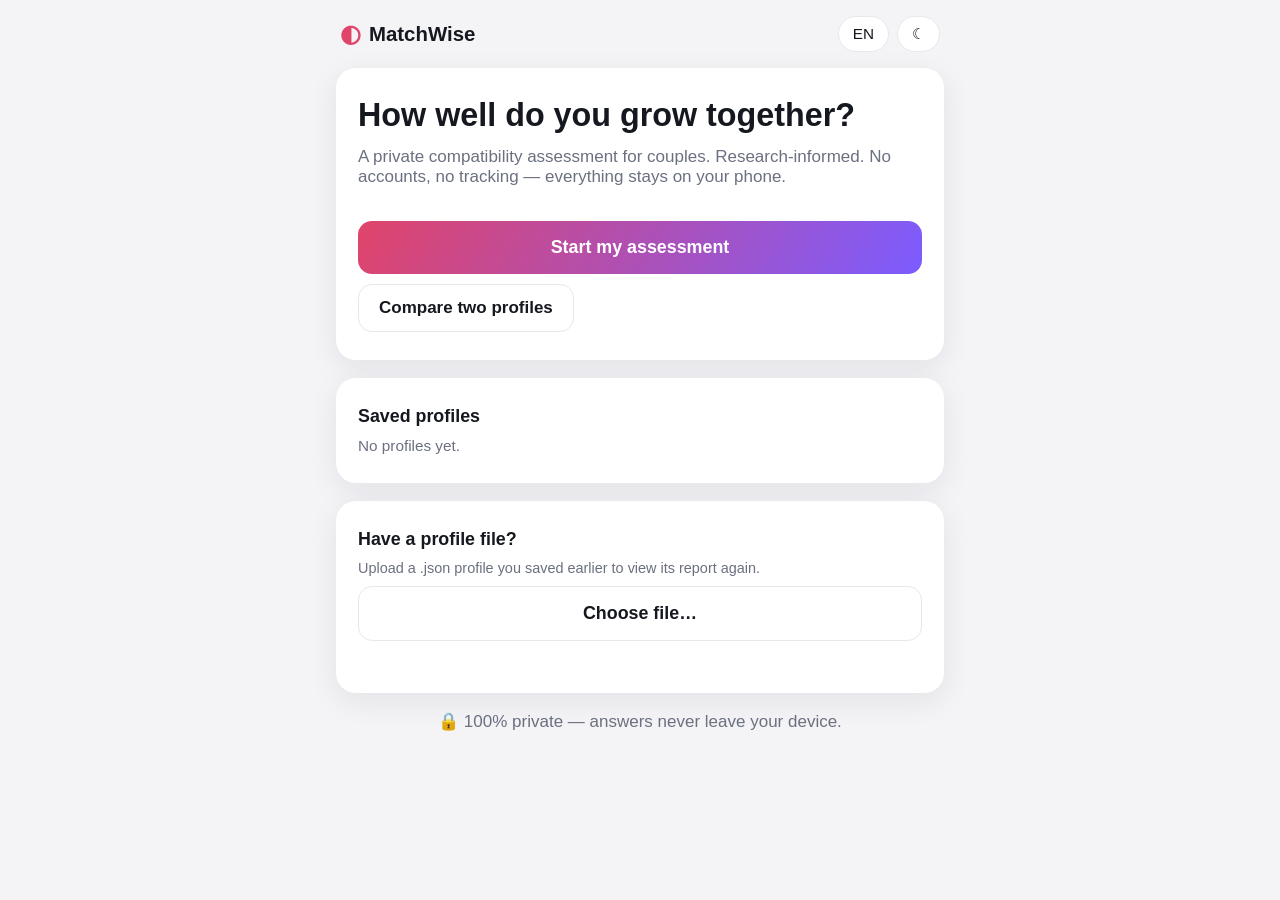
==== index.html @ 68d662ee "Initial MatchWise application" ====
<!DOCTYPE html>
<html lang="en" dir="ltr">
<head>
<meta charset="UTF-8">
<meta name="viewport" content="width=device-width, initial-scale=1, viewport-fit=cover">
<meta name="theme-color" content="#0f1220">
<title>MatchWise — Couple Compatibility</title>
<meta name="description" content="A private, research-informed couple compatibility assessment. Your data never leaves your device.">
<link rel="manifest" href="manifest.json">
<link rel="icon" href="data:image/svg+xml,%3Csvg xmlns='http://www.w3.org/2000/svg' viewBox='0 0 100 100'%3E%3Ctext y='.9em' font-size='90'%3E%F0%9F%92%9E%3C/text%3E%3C/svg%3E">
<link rel="stylesheet" href="style.css">
</head>
<body>
<div id="app">

  <!-- Top bar -->
  <header class="topbar">
    <div class="brand" data-action="go-home">
      <span class="logo">◐</span><span data-i18n="appName">MatchWise</span>
    </div>
    <div class="topbar-actions">
      <button class="chip" id="langBtn" title="Language">EN</button>
      <button class="chip" id="themeBtn" title="Theme">☾</button>
    </div>
  </header>

  <!-- HOME -->
  <section class="screen active" id="screen-home">
    <div class="hero card">
      <h1 data-i18n="heroTitle">How well do you grow together?</h1>
      <p class="muted" data-i18n="heroSub">A private compatibility assessment for couples. Research-informed. No accounts, no tracking — everything stays on your phone.</p>
      <button class="btn primary big" data-action="start" data-i18n="startBtn">Start my assessment</button>
      <button class="btn ghost" data-action="go-compare" data-i18n="compareBtn">Compare two profiles</button>
    </div>
    <div class="card" id="savedProfilesCard">
      <h3 data-i18n="savedProfiles">Saved profiles</h3>
      <div id="profileList" class="profile-list"></div>
    </div>
    <div class="card">
      <h3 data-i18n="uploadTitle">Have a profile file?</h3>
      <p class="muted small" data-i18n="uploadNote">Upload a .json profile you saved earlier to view its report again.</p>
      <input type="file" id="fileInput" accept=".json,application/json" hidden>
      <button class="btn ghost big" id="uploadBtn" data-i18n="uploadBtn">Choose file…</button>
      <p id="fileMsg" class="error small"></p>
    </div>
    <p class="privacy muted" data-i18n="privacyNote">🔒 100% private — answers never leave your device.</p>
  </section>

  <!-- NAME -->
  <section class="screen" id="screen-name">
    <div class="card">
      <h2 data-i18n="whoTitle">Who is taking the assessment?</h2>
      <input type="text" id="nameInput" maxlength="30" data-i18n-ph="namePh" placeholder="Your first name">
      <p class="muted small" data-i18n="whoNote">Answer honestly, not ideally. There are no right answers — inconsistent answers lower your result's confidence.</p>
      <button class="btn primary big" data-action="begin-quiz" data-i18n="beginBtn">Begin</button>
    </div>
  </section>

  <!-- QUIZ -->
  <section class="screen" id="screen-quiz">
    <div class="progress-wrap">
      <div class="progress-bar"><div id="progressFill"></div></div>
      <span id="progressText" class="muted small"></span>
    </div>
    <div class="card question-card" id="questionCard"></div>
    <div class="quiz-nav">
      <button class="btn ghost" id="backBtn" data-i18n="backBtn">Back</button>
    </div>
  </section>

  <!-- PROFILE DONE -->
  <section class="screen" id="screen-done">
    <div class="card center">
      <div class="big-emoji">✅</div>
      <h2 data-i18n="doneTitle">Profile created</h2>
      <p class="muted" data-i18n="doneSub">Share this code with your partner, or paste theirs to see your compatibility report.</p>
      <textarea id="shareCode" readonly rows="4"></textarea>
      <div class="row">
        <button class="btn primary" id="copyBtn" data-i18n="copyBtn">Copy code</button>
        <button class="btn ghost" id="shareBtn" data-i18n="shareBtn">Share…</button>
      </div>
      <button class="btn ghost big" id="downloadBtn" data-i18n="downloadBtn">Download my profile file</button>
      <button class="btn primary big" data-action="go-compare" data-i18n="toCompareBtn">Compare now</button>
    </div>
  </section>

  <!-- COMPARE -->
  <section class="screen" id="screen-compare">
    <div class="card">
      <h2 data-i18n="compareTitle">Compare two profiles</h2>
      <div class="compare-slot">
        <label data-i18n="personA">Person A</label>
        <select id="selectA"></select>
      </div>
      <div class="compare-slot">
        <label data-i18n="personB">Person B</label>
        <select id="selectB"></select>
      </div>
      <details class="paste-box">
        <summary data-i18n="pasteSummary">Paste a partner's share code</summary>
        <textarea id="importCode" rows="4" data-i18n-ph="pastePh" placeholder="Paste code here"></textarea>
        <button class="btn ghost" id="importBtn" data-i18n="importBtn">Import profile</button>
      </details>
      <button class="btn primary big" id="generateBtn" data-i18n="generateBtn">Generate report</button>
      <p id="compareError" class="error small"></p>
    </div>
  </section>

  <!-- REPORT -->
  <section class="screen" id="screen-solo">
    <div id="soloRoot"></div>
    <div class="row no-print">
      <button class="btn primary" onclick="window.print()" data-i18n="printBtn">Print / Save PDF</button>
      <button class="btn ghost" id="soloDownloadBtn" data-i18n="downloadBtn">Download my profile file</button>
      <button class="btn ghost" data-action="go-home" data-i18n="homeBtn">Home</button>
    </div>
  </section>

  <section class="screen" id="screen-report">
    <div id="reportRoot"></div>
    <div class="row no-print">
      <button class="btn primary" onclick="window.print()" data-i18n="printBtn">Print / Save PDF</button>
      <button class="btn ghost" data-action="go-home" data-i18n="homeBtn">Home</button>
    </div>
  </section>

</div>
<script type="module" src="js/app.js"></script>
</body>
</html>
---- style.css ----
/* MatchWise — premium minimal UI */
:root{
  --bg:#f4f4f7; --card:#ffffff; --text:#16181f; --muted:#6b7080;
  --accent:#e0446a; --accent2:#7c5cff; --line:#e7e7ee;
  --ok:#1fa971; --warn:#e09a1f; --bad:#d84343;
  --radius:20px; --shadow:0 8px 30px rgba(20,20,40,.08);
  font-size:17px;
}
[data-theme="dark"]{
  --bg:#0f1220; --card:#191d30; --text:#eef0f8; --muted:#9aa0b5;
  --line:#2a2f47; --shadow:0 8px 30px rgba(0,0,0,.35);
}
*{box-sizing:border-box;margin:0;padding:0}
html{-webkit-text-size-adjust:100%}
body{
  background:var(--bg); color:var(--text);
  font-family:-apple-system,BlinkMacSystemFont,"Segoe UI",Roboto,"Noto Sans Arabic",sans-serif;
  min-height:100vh; transition:background .3s,color .3s;
}
#app{max-width:640px;margin:0 auto;padding:0 16px 48px}

/* Topbar */
.topbar{display:flex;justify-content:space-between;align-items:center;padding:16px 4px}
.brand{font-weight:700;font-size:1.2rem;display:flex;gap:8px;align-items:center;cursor:pointer}
.logo{color:var(--accent);font-size:1.4rem}
.topbar-actions{display:flex;gap:8px}
.chip{
  border:1px solid var(--line);background:var(--card);color:var(--text);
  border-radius:99px;padding:8px 14px;font-size:.9rem;cursor:pointer;transition:.2s;
}
.chip:active{transform:scale(.94)}

/* Screens */
.screen{display:none;animation:fadeUp .35s ease}
.screen.active{display:block}
@keyframes fadeUp{from{opacity:0;transform:translateY(12px)}to{opacity:1;transform:none}}

/* Cards */
.card{
  background:var(--card);border-radius:var(--radius);box-shadow:var(--shadow);
  padding:28px 22px;margin-bottom:18px;
}
.card.center{text-align:center}
.hero h1{font-size:1.9rem;line-height:1.2;margin-bottom:12px}
.hero p{margin-bottom:24px}
.big-emoji{font-size:3rem;margin-bottom:8px}
h2{font-size:1.4rem;margin-bottom:10px}
h3{font-size:1.05rem;margin-bottom:10px}
.muted{color:var(--muted)}
.small{font-size:.85rem}
.error{color:var(--bad);margin-top:10px;min-height:1em}
.row{display:flex;gap:10px;justify-content:center;margin:14px 0;flex-wrap:wrap}
.privacy{text-align:center;margin-top:8px}

/* Buttons */
.btn{
  border:none;border-radius:14px;padding:13px 20px;font-size:1rem;font-weight:600;
  cursor:pointer;transition:.18s;display:inline-block;
}
.btn.big{width:100%;padding:16px;margin-top:10px;font-size:1.05rem}
.btn.primary{background:linear-gradient(120deg,var(--accent),var(--accent2));color:#fff}
.btn.primary:active{transform:scale(.97);filter:brightness(1.1)}
.btn.ghost{background:transparent;border:1px solid var(--line);color:var(--text);margin-top:10px}

/* Inputs */
input[type=text],textarea,select{
  width:100%;border:1px solid var(--line);border-radius:14px;background:var(--bg);
  color:var(--text);padding:14px;font-size:1rem;margin:10px 0;font-family:inherit;
}
textarea{resize:none;font-size:.8rem;word-break:break-all}
select{appearance:none}
label{font-weight:600;font-size:.9rem}
.compare-slot{margin-bottom:8px}
.paste-box{margin:14px 0}
.paste-box summary{cursor:pointer;color:var(--accent2);font-weight:600}

/* Progress */
.progress-wrap{display:flex;align-items:center;gap:12px;margin:6px 2px 16px}
.progress-bar{flex:1;height:8px;border-radius:99px;background:var(--line);overflow:hidden}
#progressFill{height:100%;width:0;border-radius:99px;background:linear-gradient(90deg,var(--accent),var(--accent2));transition:width .35s ease}

/* Question */
.question-card{min-height:300px}
.q-cat{font-size:.78rem;letter-spacing:.08em;text-transform:uppercase;color:var(--accent2);font-weight:700;margin-bottom:10px}
.q-text{font-size:1.25rem;line-height:1.4;margin-bottom:22px;font-weight:600}
.likert{display:flex;flex-direction:column;gap:8px}
.likert-scale{display:flex;justify-content:space-between;gap:6px}
.likert-dot{
  flex:1;aspect-ratio:1;max-width:52px;border-radius:50%;border:2px solid var(--line);
  background:var(--card);cursor:pointer;font-weight:700;color:var(--muted);transition:.15s;
}
.likert-dot:hover{border-color:var(--accent)}
.likert-dot.sel{background:var(--accent);border-color:var(--accent);color:#fff;transform:scale(1.08)}
.likert-labels{display:flex;justify-content:space-between;font-size:.78rem;color:var(--muted);margin-top:6px}
.opt{
  display:block;width:100%;text-align:start;border:1.5px solid var(--line);background:var(--card);
  color:var(--text);border-radius:14px;padding:14px;margin-bottom:10px;font-size:.98rem;
  cursor:pointer;transition:.15s;line-height:1.35;font-family:inherit;
}
.opt:hover{border-color:var(--accent2)}
.opt.sel{border-color:var(--accent);background:color-mix(in srgb,var(--accent) 10%,var(--card))}
.quiz-nav{display:flex;justify-content:flex-start}

/* Profiles list */
.profile-list{display:flex;flex-direction:column;gap:8px}
.profile-item{
  display:flex;justify-content:space-between;align-items:center;
  border:1px solid var(--line);border-radius:14px;padding:10px 14px;font-size:.95rem;
}
.profile-item .del{background:none;border:none;color:var(--bad);cursor:pointer;font-size:1rem}
.profile-empty{color:var(--muted);font-size:.9rem}
.item-actions{display:flex;align-items:center;gap:4px;flex-shrink:0}
.mini{
  border:1px solid var(--line);background:transparent;color:var(--text);
  border-radius:99px;padding:5px 11px;font-size:.8rem;cursor:pointer;
  font-family:inherit;transition:.15s;
}
.mini:hover{border-color:var(--accent2);color:var(--accent2)}
.mini:active{transform:scale(.94)}

/* Solo preview */
.lean-block{margin-bottom:16px}
.lean-head{display:flex;justify-content:space-between;font-size:.92rem;margin-bottom:6px}
.lean-ends{display:flex;justify-content:space-between;font-size:.75rem;color:var(--muted);margin-top:5px}
.ans-summary{cursor:pointer;font-weight:600;color:var(--accent2);font-size:.95rem}
.answer-list{list-style:none;margin-top:14px}
.answer-list li{
  display:flex;justify-content:space-between;gap:14px;align-items:baseline;
  padding:10px 0;border-bottom:1px solid var(--line);font-size:.88rem;line-height:1.4;
}
.answer-list li:last-child{border:none}
.ans-q{flex:1;color:var(--muted)}
.ans-v{flex:0 0 38%;text-align:end;font-weight:600}

/* Report */
.report-section{margin-bottom:18px}
.score-hero{text-align:center;padding:34px 20px}
.score-num{font-size:3.4rem;font-weight:800;background:linear-gradient(120deg,var(--accent),var(--accent2));-webkit-background-clip:text;background-clip:text;color:transparent}
.badge{display:inline-block;border-radius:99px;padding:5px 14px;font-size:.82rem;font-weight:700;margin-top:8px}
.badge.ok{background:color-mix(in srgb,var(--ok) 15%,transparent);color:var(--ok)}
.badge.warn{background:color-mix(in srgb,var(--warn) 15%,transparent);color:var(--warn)}
.badge.bad{background:color-mix(in srgb,var(--bad) 15%,transparent);color:var(--bad)}
.cat-row{display:flex;align-items:center;gap:10px;margin-bottom:10px}
.cat-name{flex:0 0 42%;font-size:.9rem}
.cat-bar{flex:1;height:10px;border-radius:99px;background:var(--line);overflow:hidden}
.cat-bar i{display:block;height:100%;border-radius:99px;background:linear-gradient(90deg,var(--accent),var(--accent2))}
.cat-val{width:42px;text-align:end;font-size:.85rem;font-weight:700}
.alert{
  border-inline-start:4px solid var(--bad);background:color-mix(in srgb,var(--bad) 8%,var(--card));
  border-radius:12px;padding:12px 14px;margin-bottom:10px;font-size:.92rem;
}
.tip{
  border-inline-start:4px solid var(--accent2);background:color-mix(in srgb,var(--accent2) 8%,var(--card));
  border-radius:12px;padding:12px 14px;margin-bottom:10px;font-size:.92rem;
}
ul.clean{list-style:none}
ul.clean li{padding:8px 0;border-bottom:1px solid var(--line);font-size:.93rem;line-height:1.45}
ul.clean li:last-child{border:none}
.radar-wrap{display:flex;justify-content:center;margin:10px 0}
.legend{display:flex;gap:18px;justify-content:center;font-size:.85rem;margin-top:6px}
.legend b{display:inline-block;width:10px;height:10px;border-radius:3px;margin-inline-end:5px}
.disclaimer{font-size:.8rem;color:var(--muted);line-height:1.5;margin-top:12px}

/* RTL */
[dir="rtl"] body{font-family:"Noto Sans Arabic","Segoe UI",Tahoma,sans-serif}

/* Print */
@media print{
  .topbar,.no-print{display:none!important}
  body{background:#fff;color:#000}
  .card{box-shadow:none;border:1px solid #ddd;break-inside:avoid}
  #app{max-width:100%}
  /* always print the full answer appendix, even if collapsed on screen */
  details .answer-list{display:block!important}
  details>summary{list-style:none}
}
@media(max-width:400px){
  .hero h1{font-size:1.55rem}
  .q-text{font-size:1.1rem}
}
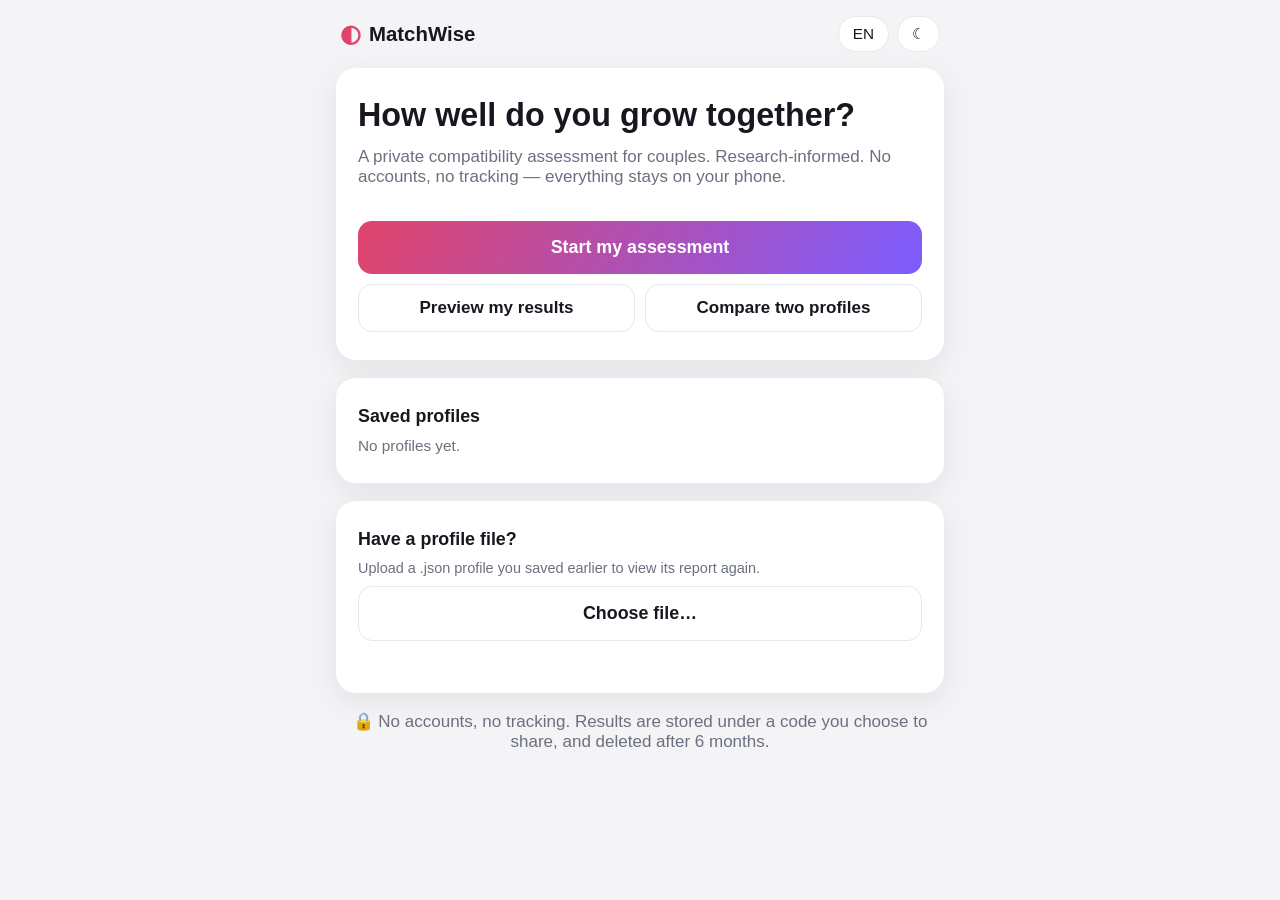
==== commit 4a95e7ae: "code based results" ====
--- a/index.html
+++ b/index.html
@@ -30,7 +30,10 @@
       <h1 data-i18n="heroTitle">How well do you grow together?</h1>
       <p class="muted" data-i18n="heroSub">A private compatibility assessment for couples. Research-informed. No accounts, no tracking — everything stays on your phone.</p>
       <button class="btn primary big" data-action="start" data-i18n="startBtn">Start my assessment</button>
-      <button class="btn ghost" data-action="go-compare" data-i18n="compareBtn">Compare two profiles</button>
+      <div class="row two-up">
+        <button class="btn ghost" data-action="go-preview" data-i18n="previewHomeBtn">Preview my results</button>
+        <button class="btn ghost" data-action="go-compare" data-i18n="compareBtn">Compare two profiles</button>
+      </div>
     </div>
     <div class="card" id="savedProfilesCard">
       <h3 data-i18n="savedProfiles">Saved profiles</h3>
@@ -44,6 +47,34 @@
       <p id="fileMsg" class="error small"></p>
     </div>
     <p class="privacy muted" data-i18n="privacyNote">🔒 100% private — answers never leave your device.</p>
+  </section>
+
+  <!-- PREVIEW PICKER -->
+  <section class="screen" id="screen-preview">
+    <div class="card">
+      <h2 data-i18n="previewTitle">Preview my results</h2>
+      <p class="muted small" data-i18n="previewSub">See your own profile on its own — no partner needed.</p>
+
+      <div id="previewLocal">
+        <label data-i18n="previewPick">A profile saved on this device</label>
+        <select id="selectPreview"></select>
+        <button class="btn primary big" id="previewOpenBtn" data-i18n="previewOpen">Open preview</button>
+      </div>
+      <p id="previewEmpty" class="muted small" hidden data-i18n="previewNone">Nothing saved on this device yet.</p>
+
+      <hr class="soft">
+      <label data-i18n="previewByCode">Or open results by test code</label>
+      <input type="text" id="previewCode" class="code-input" maxlength="12"
+             autocomplete="off" autocapitalize="characters" spellcheck="false"
+             data-i18n-ph="pastePh" placeholder="e.g. ABCD-2345">
+      <button class="btn ghost big" id="previewCodeBtn" data-i18n="previewOpen">Open preview</button>
+
+      <hr class="soft">
+      <button class="btn ghost" id="previewUploadBtn" data-i18n="previewFile">Or upload a profile file</button>
+
+      <p id="previewError" class="error small"></p>
+      <button class="btn ghost" data-action="go-home" data-i18n="homeBtn">Home</button>
+    </div>
   </section>
 
   <!-- NAME -->
@@ -73,12 +104,19 @@
     <div class="card center">
       <div class="big-emoji">✅</div>
       <h2 data-i18n="doneTitle">Profile created</h2>
-      <p class="muted" data-i18n="doneSub">Share this code with your partner, or paste theirs to see your compatibility report.</p>
-      <textarea id="shareCode" readonly rows="4"></textarea>
+      <p class="muted" data-i18n="doneSub">Send this code to your partner.</p>
+
+      <label class="code-label" data-i18n="yourCode">Your test code</label>
+      <input id="shareCode" class="code-display" readonly value="">
+      <p class="muted small" id="codeLife" data-i18n="codeLife">The code works for 6 months.</p>
+      <p class="error small" id="codeError" hidden></p>
+      <button class="btn ghost" id="codeRetryBtn" hidden data-i18n="codeRetry">Try again</button>
+
       <div class="row">
         <button class="btn primary" id="copyBtn" data-i18n="copyBtn">Copy code</button>
         <button class="btn ghost" id="shareBtn" data-i18n="shareBtn">Share…</button>
       </div>
+      <button class="btn ghost big" id="donePreviewBtn" data-i18n="previewHomeBtn">Preview my results</button>
       <button class="btn ghost big" id="downloadBtn" data-i18n="downloadBtn">Download my profile file</button>
       <button class="btn primary big" data-action="go-compare" data-i18n="toCompareBtn">Compare now</button>
     </div>
@@ -96,11 +134,13 @@
         <label data-i18n="personB">Person B</label>
         <select id="selectB"></select>
       </div>
-      <details class="paste-box">
-        <summary data-i18n="pasteSummary">Paste a partner's share code</summary>
-        <textarea id="importCode" rows="4" data-i18n-ph="pastePh" placeholder="Paste code here"></textarea>
-        <button class="btn ghost" id="importBtn" data-i18n="importBtn">Import profile</button>
-      </details>
+      <div class="paste-box">
+        <label data-i18n="pasteSummary">Add your partner by test code</label>
+        <input type="text" id="importCode" class="code-input" maxlength="12"
+               autocomplete="off" autocapitalize="characters" spellcheck="false"
+               data-i18n-ph="pastePh" placeholder="e.g. ABCD-2345">
+        <button class="btn ghost" id="importBtn" data-i18n="importBtn">Load partner's results</button>
+      </div>
       <button class="btn primary big" id="generateBtn" data-i18n="generateBtn">Generate report</button>
       <p id="compareError" class="error small"></p>
     </div>
--- a/style.css
+++ b/style.css
@@ -73,6 +73,31 @@
 .compare-slot{margin-bottom:8px}
 .paste-box{margin:14px 0}
 .paste-box summary{cursor:pointer;color:var(--accent2);font-weight:600}
+
+/* Two side-by-side secondary actions; stack on narrow phones */
+.row.two-up{gap:10px;margin:0}
+.row.two-up .btn{flex:1 1 180px;margin-top:10px}
+
+/* Share code — the one string the user has to read and retype, so it gets
+   a monospaced face, wide letter-spacing and no ambiguity between 0 and O. */
+.code-label{display:block;margin-top:8px;color:var(--muted);text-align:center}
+.code-display{
+  width:100%;text-align:center;border:1px dashed var(--accent);
+  border-radius:14px;background:color-mix(in srgb,var(--accent) 6%,var(--card));
+  color:var(--text);padding:18px 10px;margin:8px 0 4px;
+  font-family:ui-monospace,SFMono-Regular,Menlo,Consolas,monospace;
+  font-size:1.7rem;font-weight:700;letter-spacing:.14em;
+}
+.code-input{
+  text-align:center;font-family:ui-monospace,SFMono-Regular,Menlo,Consolas,monospace;
+  font-size:1.15rem;letter-spacing:.12em;text-transform:uppercase;
+}
+.code-chip{
+  font-family:ui-monospace,SFMono-Regular,Menlo,Consolas,monospace;
+  font-size:.78rem;letter-spacing:.06em;color:var(--accent2);
+}
+hr.soft{border:none;border-top:1px solid var(--line);margin:20px 0 14px}
+[dir="rtl"] .code-display,[dir="rtl"] .code-input{direction:ltr}
 
 /* Progress */
 .progress-wrap{display:flex;align-items:center;gap:12px;margin:6px 2px 16px}
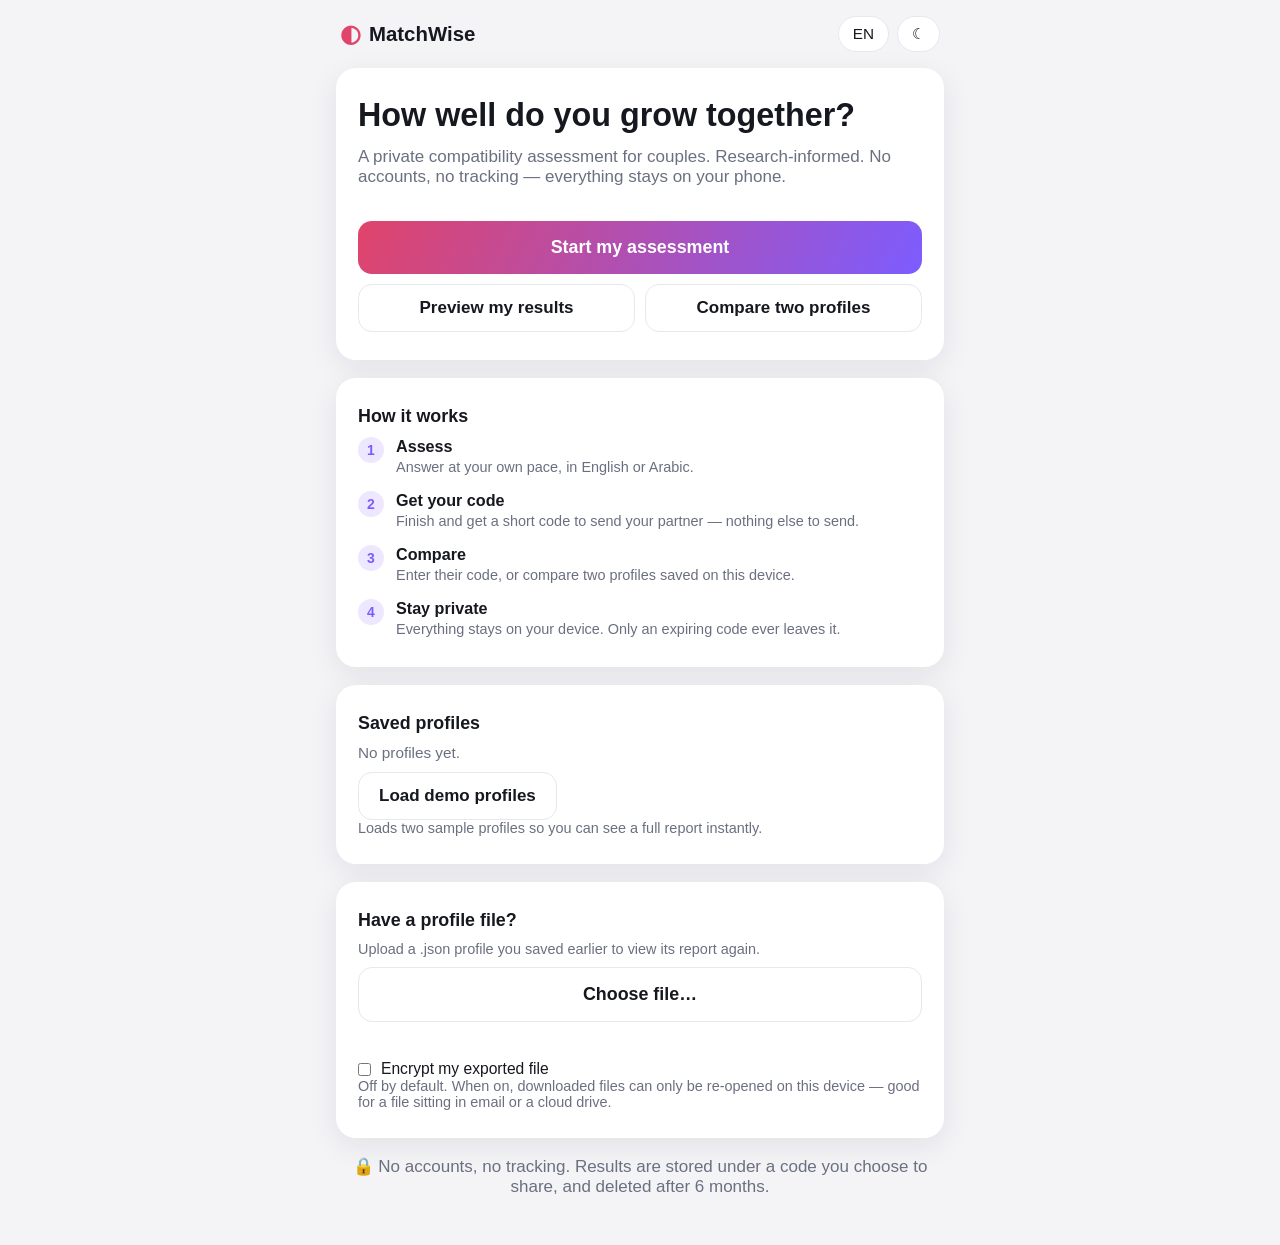
==== commit 5f96c165: "v6 add features from MatchWiseOC add DiSC assessment" ====
--- a/index.html
+++ b/index.html
@@ -35,9 +35,27 @@
         <button class="btn ghost" data-action="go-compare" data-i18n="compareBtn">Compare two profiles</button>
       </div>
     </div>
+    <!-- v5: how-it-works strip. Purely informational, no data or logic. -->
+    <div class="card">
+      <h3 data-i18n="howTitle">How it works</h3>
+      <ol class="hiw-list">
+        <li class="hiw-step"><span class="hiw-num">1</span>
+          <span><b data-i18n="how1Title">Assess</b><br><span class="muted small" data-i18n="how1Desc"></span></span></li>
+        <li class="hiw-step"><span class="hiw-num">2</span>
+          <span><b data-i18n="how2Title">Get your code</b><br><span class="muted small" data-i18n="how2Desc"></span></span></li>
+        <li class="hiw-step"><span class="hiw-num">3</span>
+          <span><b data-i18n="how3Title">Compare</b><br><span class="muted small" data-i18n="how3Desc"></span></span></li>
+        <li class="hiw-step"><span class="hiw-num">4</span>
+          <span><b data-i18n="how4Title">Stay private</b><br><span class="muted small" data-i18n="how4Desc"></span></span></li>
+      </ol>
+    </div>
     <div class="card" id="savedProfilesCard">
       <h3 data-i18n="savedProfiles">Saved profiles</h3>
       <div id="profileList" class="profile-list"></div>
+      <!-- v5: one-click sample data so a new user sees a full report before
+           answering anything. Never uploaded, never exportable — see demo-v5.js. -->
+      <button class="btn ghost" id="demoBtn" data-i18n="demoBtn">Load demo profiles</button>
+      <p class="muted small" data-i18n="demoNote"></p>
     </div>
     <div class="card">
       <h3 data-i18n="uploadTitle">Have a profile file?</h3>
@@ -45,6 +63,9 @@
       <input type="file" id="fileInput" accept=".json,application/json" hidden>
       <button class="btn ghost big" id="uploadBtn" data-i18n="uploadBtn">Choose file…</button>
       <p id="fileMsg" class="error small"></p>
+      <!-- v5: opt-in, off by default — see the guardrail in crypto-v5.js. -->
+      <label class="encrypt-toggle"><input type="checkbox" id="encryptExportsCheck"> <span data-i18n="encryptExports">Encrypt my exported file</span></label>
+      <p class="muted small" data-i18n="encryptExportsNote"></p>
     </div>
     <p class="privacy muted" data-i18n="privacyNote">🔒 100% private — answers never leave your device.</p>
   </section>
@@ -82,7 +103,29 @@
     <div class="card">
       <h2 data-i18n="whoTitle">Who is taking the assessment?</h2>
       <input type="text" id="nameInput" maxlength="30" data-i18n-ph="namePh" placeholder="Your first name">
+      <div class="gender-pick" id="stagePick">
+        <span class="muted small" data-i18n="stageQ">Where are you now?</span>
+        <div class="gender-opts">
+          <label><input type="radio" name="stage" value="pre" checked> <span data-i18n="stagePre">Not married yet</span></label>
+          <label><input type="radio" name="stage" value="mar"> <span data-i18n="stageMar">Married</span></label>
+          <label><input type="radio" name="stage" value="was"> <span data-i18n="stageWas">Married before</span></label>
+        </div>
+        <p class="muted small" data-i18n="stageNote">Some situations describe married life. If you are not married yet, answer as you expect you would be — that expectation is exactly what this is measuring.</p>
+      </div>
+      <div class="gender-pick" id="genderPick">
+        <span class="muted small" data-i18n="genderQ">You are:</span>
+        <div class="gender-opts">
+          <label><input type="radio" name="gender" value="m"> <span data-i18n="genderM">Male</span></label>
+          <label><input type="radio" name="gender" value="f"> <span data-i18n="genderF">Female</span></label>
+          <label><input type="radio" name="gender" value="" checked> <span data-i18n="genderSkip">Prefer not to say</span></label>
+        </div>
+        <p class="muted small" data-i18n="genderNote">Some situations are described from where you would actually be standing. Nothing else changes.</p>
+      </div>
       <p class="muted small" data-i18n="whoNote">Answer honestly, not ideally. There are no right answers — inconsistent answers lower your result's confidence.</p>
+      <div id="intimacyToggle" hidden>
+        <label><input type="checkbox" id="intimacyCheck" checked> <span id="intimacyLabel"></span></label>
+        <p class="muted small" id="intimacyNote"></p>
+      </div>
       <button class="btn primary big" data-action="begin-quiz" data-i18n="beginBtn">Begin</button>
     </div>
   </section>
--- a/style.css
+++ b/style.css
@@ -12,6 +12,19 @@
 }
 *{box-sizing:border-box;margin:0;padding:0}
 html{-webkit-text-size-adjust:100%}
+/* v5 fix: every chart in report-v3.js/report-v4.js is hand-rolled SVG that
+   flips its OWN coordinates for Arabic (see the comments in those files) —
+   they assume text-anchor="start"/"end" means the visual left/right edge.
+   But CSS `direction` inherits from <html dir="rtl"> straight into SVG, and
+   per the SVG spec text-anchor start/end are DIRECTION-RELATIVE, not visual:
+   under an inherited rtl direction the browser reinterprets "end" as the
+   logical (visually left) edge instead, which collided with the charts'
+   own manual mirroring and pushed Arabic labels outside the chart's
+   viewBox — invisible, not misplaced. Forcing ltr on the SVG itself (not
+   its Arabic text content, which still shapes and orders correctly per the
+   Unicode bidi algorithm regardless of this property) restores the plain
+   visual semantics every chart's math already assumes. */
+#app svg{direction:ltr}
 body{
   background:var(--bg); color:var(--text);
   font-family:-apple-system,BlinkMacSystemFont,"Segoe UI",Roboto,"Noto Sans Arabic",sans-serif;
@@ -203,3 +216,101 @@
   .hero h1{font-size:1.55rem}
   .q-text{font-size:1.1rem}
 }
+
+/* ── v3 additions (js/report-v3.js, js/app.js intimacy toggle) ───────────
+   Additive only — nothing above this point is touched, so v2 screens are
+   visually identical to before. Reuses existing tokens (--accent, --accent2,
+   --warn, --line, --radius) so new elements read as part of the same app. */
+
+/* Response-quality banner: a third tone between .alert (red) and .tip
+   (violet) — amber, since these notices are informational, not urgent. */
+.notice{
+  border-inline-start:4px solid var(--warn);background:color-mix(in srgb,var(--warn) 8%,var(--card));
+  border-radius:12px;padding:12px 14px;font-size:.88rem;line-height:1.5;
+}
+.notice p+p{margin-top:8px}
+
+/* Intimacy module toggle on the name screen */
+#intimacyToggle{
+  border:1px solid var(--line);border-radius:14px;padding:12px 14px;margin:14px 0;
+  background:color-mix(in srgb,var(--accent2) 4%,var(--card));
+}
+#intimacyToggle label{display:flex;align-items:center;gap:10px;font-size:.95rem;cursor:pointer}
+#intimacyToggle input[type=checkbox]{width:18px;height:18px;accent-color:var(--accent2);cursor:pointer;flex-shrink:0}
+#intimacyNote{margin-top:8px;line-height:1.5}
+
+/* ── v4: gender picker (name screen) and worldview axis track ───────────── */
+.gender-pick { margin: 14px 0 4px; }
+.gender-opts { display: flex; flex-wrap: wrap; gap: 14px; margin: 6px 0 4px; }
+.gender-opts label { display: flex; align-items: center; gap: 6px; font-size: .95rem; cursor: pointer; }
+.gender-opts input { accent-color: var(--accent); }
+
+/* One horizontal line per worldview axis, with a dot per person. The track
+   spans -100..+100; a dot's left offset is (value + 100) / 2 percent. */
+.axis4-track {
+  position: relative; height: 10px; margin: 8px 0 6px; border-radius: 5px;
+  background: linear-gradient(90deg, var(--line, #d8d8e0), var(--line, #d8d8e0));
+}
+.axis4-track::after {
+  content: ""; position: absolute; left: 50%; top: -3px; width: 1px; height: 16px;
+  background: var(--line, #d8d8e0); opacity: .9;
+}
+.axis4-track b {
+  position: absolute; top: -3px; width: 16px; height: 16px; margin-inline-start: -8px;
+  border-radius: 50%; border: 2px solid var(--card, #fff); box-shadow: 0 1px 3px rgba(0,0,0,.25);
+}
+
+/* ── v4 charts ──────────────────────────────────────────────────────────── */
+/* Topics to discuss: text plus a bar showing how far apart the two answers
+   were. The bar is the point of the section, so it sits under the text at
+   full width rather than squeezed beside it on a phone. */
+.topic-gap { display: block; }
+.topic-gap .topic-text { margin-bottom: 7px; }
+.topic-gap .topic-bar {
+  display: block; height: 6px; border-radius: 3px;
+  background: var(--line); overflow: hidden;
+}
+.topic-gap .topic-bar i { display: block; height: 100%; border-radius: 3px; }
+
+/* The ring gauge carries its own number, so the old giant numeral is not
+   rendered on v4 reports. Kept in the sheet for v2/v3 reports, which still
+   use it. */
+.score-hero svg { margin-top: 4px; }
+.score-hero svg + .badge { margin-top: 10px; }
+
+@media print {
+  /* SVG charts must not be split across a page break. */
+  .card svg { break-inside: avoid; page-break-inside: avoid; }
+  /* Printing while the app is in dark mode used to put light text on white
+     paper: the print block resets body colour but not the custom properties,
+     and every chart draws with var(--text) / var(--muted). Reset the tokens
+     themselves so charts and text print legibly from either theme. */
+  :root, [data-theme="dark"] {
+    --text: #16181f; --muted: #555a68; --line: #ccccd6; --card: #ffffff; --bg: #ffffff;
+  }
+}
+
+/* ── v5 additions ──────────────────────────────────────────────────────── */
+/* Home screen "how it works" strip. Plain numbered rows, not icon tiles —
+   deliberately: an oversized unstyled glyph icon was one of the concrete
+   problems found reviewing another build's landing page. */
+.hiw-list { list-style: none; display: flex; flex-direction: column; gap: 14px; margin-top: 4px; }
+.hiw-step { display: flex; gap: 12px; align-items: flex-start; }
+.hiw-num {
+  flex: 0 0 26px; height: 26px; border-radius: 50%;
+  background: color-mix(in srgb, var(--accent2) 14%, transparent); color: var(--accent2);
+  display: flex; align-items: center; justify-content: center;
+  font-size: .82rem; font-weight: 700;
+}
+.hiw-step span > b { font-size: .95rem; }
+
+/* Demo profiles: same profile-item row, tagged so it is never mistaken for
+   a real saved profile. */
+.demo-badge {
+  display: inline-block; margin-inline-start: 6px; padding: 2px 8px;
+  border-radius: 99px; font-size: .72rem; font-weight: 700;
+  background: color-mix(in srgb, var(--warn) 16%, transparent); color: var(--warn);
+}
+#demoBtn { margin-top: 10px; }
+
+.encrypt-toggle { display: flex; align-items: center; gap: 10px; font-size: .92rem; cursor: pointer; margin-top: 14px; font-weight: 500; }
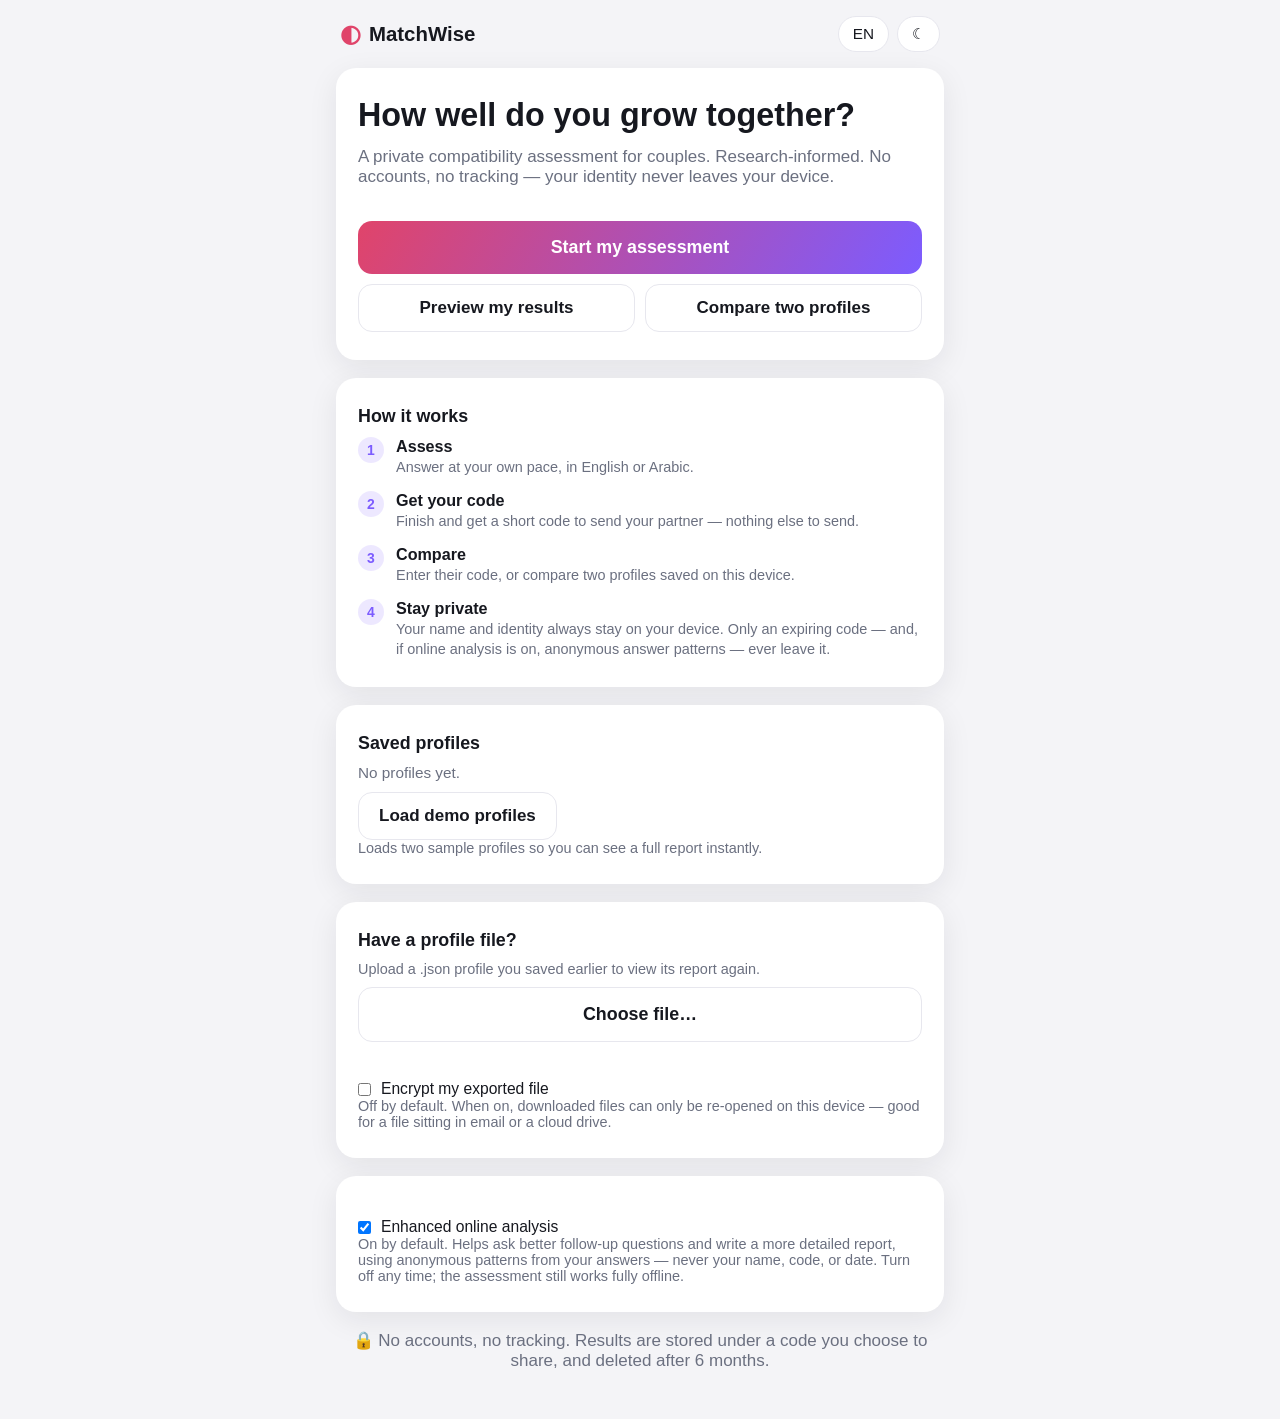
==== commit cbaa03a4: "v8 Phase 6 v8 Phase 6: ship plumbing" ====
--- a/index.html
+++ b/index.html
@@ -67,7 +67,16 @@
       <label class="encrypt-toggle"><input type="checkbox" id="encryptExportsCheck"> <span data-i18n="encryptExports">Encrypt my exported file</span></label>
       <p class="muted small" data-i18n="encryptExportsNote"></p>
     </div>
-    <p class="privacy muted" data-i18n="privacyNote">🔒 100% private — answers never leave your device.</p>
+    <!-- v8: Insight Engine opt-out. Default ON. Quiet, honest disclosure —
+         see "MatchWise Vault/v8 - AI Assessor Spec.md" §8. Off means zero
+         network calls to the assess function: js/app.js never creates an
+         aiSession and report-v8.js's buildAiReportAddon() is never called
+         (see aiEnabled() and every `aiEnabled() &&`/`aiSession?.` guard). -->
+    <div class="card">
+      <label class="encrypt-toggle"><input type="checkbox" id="aiEnabledCheck" checked> <span data-i18n="aiToggleLabel">Enhanced online analysis</span></label>
+      <p class="muted small" data-i18n="aiToggleNote"></p>
+    </div>
+    <p class="privacy muted" data-i18n="privacyNote">🔒 No accounts, no tracking. Results are stored under a code you choose to share, and deleted after 6 months.</p>
   </section>
 
   <!-- PREVIEW PICKER -->
--- a/style.css
+++ b/style.css
@@ -137,6 +137,18 @@
 }
 .opt:hover{border-color:var(--accent2)}
 .opt.sel{border-color:var(--accent);background:color-mix(in srgb,var(--accent) 10%,var(--card))}
+/* v8 — open-text question. Reuses .opt for the Skip/Continue buttons so it
+   sits visually inside the existing question-card language rather than
+   introducing a new button style. */
+.q-text-input textarea{
+  width:100%;min-height:120px;border:1.5px solid var(--line);background:var(--card);
+  color:var(--text);border-radius:14px;padding:14px;font-size:.98rem;line-height:1.45;
+  font-family:inherit;resize:vertical;transition:.15s;
+}
+.q-text-input textarea:focus{outline:none;border-color:var(--accent)}
+.q-text-counter{text-align:end;font-size:.78rem;color:var(--muted);margin:6px 0 16px}
+.q-actions{display:flex;gap:10px}
+.q-actions .opt{flex:1;text-align:center;margin-bottom:0}
 .quiz-nav{display:flex;justify-content:flex-start}
 
 /* Profiles list */
@@ -314,3 +326,60 @@
 #demoBtn { margin-top: 10px; }
 
 .encrypt-toggle { display: flex; align-items: center; gap: 10px; font-size: .92rem; cursor: pointer; margin-top: 14px; font-weight: 500; }
+
+/* ── v7: type-preference map ─────────────────────────────────────────────────
+   The 16-type grid is plain CSS grid, not SVG, so it needs no manual RTL
+   mirroring and cannot hit the text-anchor/direction class of bug documented
+   in the v5 round. `direction:ltr` is pinned on the grid and the chips only:
+   a four-letter type code reads left-to-right in Arabic too, exactly like
+   .code-display above. Surrounding prose still flows RTL normally. */
+.t7-grid{
+  display:grid;grid-template-columns:repeat(4,1fr);gap:6px;direction:ltr;
+  margin:8px 0 6px;
+}
+.t7-cell{
+  border:1px solid var(--line);border-radius:10px;padding:6px 2px 5px;
+  text-align:center;overflow:hidden;
+}
+.t7-code{
+  display:block;border-radius:6px;padding:5px 0;
+  font-family:ui-monospace,SFMono-Regular,Menlo,Consolas,monospace;
+  font-size:.82rem;letter-spacing:.04em;
+}
+.t7-you{
+  display:block;font-style:normal;font-size:.62rem;font-weight:700;
+  margin-top:3px;white-space:nowrap;overflow:hidden;text-overflow:ellipsis;
+}
+.t7-scale{display:flex;align-items:center;gap:8px;font-size:.72rem;color:var(--muted)}
+.t7-scale i{
+  flex:1;height:8px;border-radius:99px;
+  background:linear-gradient(90deg,
+    color-mix(in srgb,var(--accent2) 52%,transparent),
+    color-mix(in srgb,var(--accent2) 6%,transparent));
+}
+[dir="rtl"] .t7-scale i{transform:scaleX(-1)}
+.t7-chip{
+  display:inline-block;border:1px solid var(--line);border-radius:99px;
+  padding:3px 10px;font-size:.8rem;font-weight:700;
+  font-family:ui-monospace,SFMono-Regular,Menlo,Consolas,monospace;
+}
+
+/* Narrow phones: four columns of type codes get tight, so shrink the code
+   rather than letting the grid overflow the card. */
+@media (max-width:380px){
+  .t7-code{font-size:.7rem;letter-spacing:0}
+  .t7-grid{gap:4px}
+}
+/* Dimension heading: the plain-language name and the letter cross-reference
+   sit at opposite ends of a flex row, and with a long Arabic name they met in
+   the middle with nothing between them. */
+.t7-dimhead{gap:14px;align-items:baseline}
+.t7-dimhead > span:last-child{text-align:end;flex-shrink:0}
+/* v7 sub-headings: these follow a paragraph of prose, and .lean-head carries
+   only a bottom margin, so each section title sat flush against the sentence
+   above it. Scoped to v7 so the shared .lean-head used for slider labels
+   elsewhere keeps its tight spacing. */
+.t7-h{margin-top:20px}
+/* Nearest/furthest columns: the two headings wrap to different line counts,
+   which knocked the first row of each list out of alignment with the other. */
+.t7-rank > .lean-head{min-height:2.6em;align-items:flex-start}
